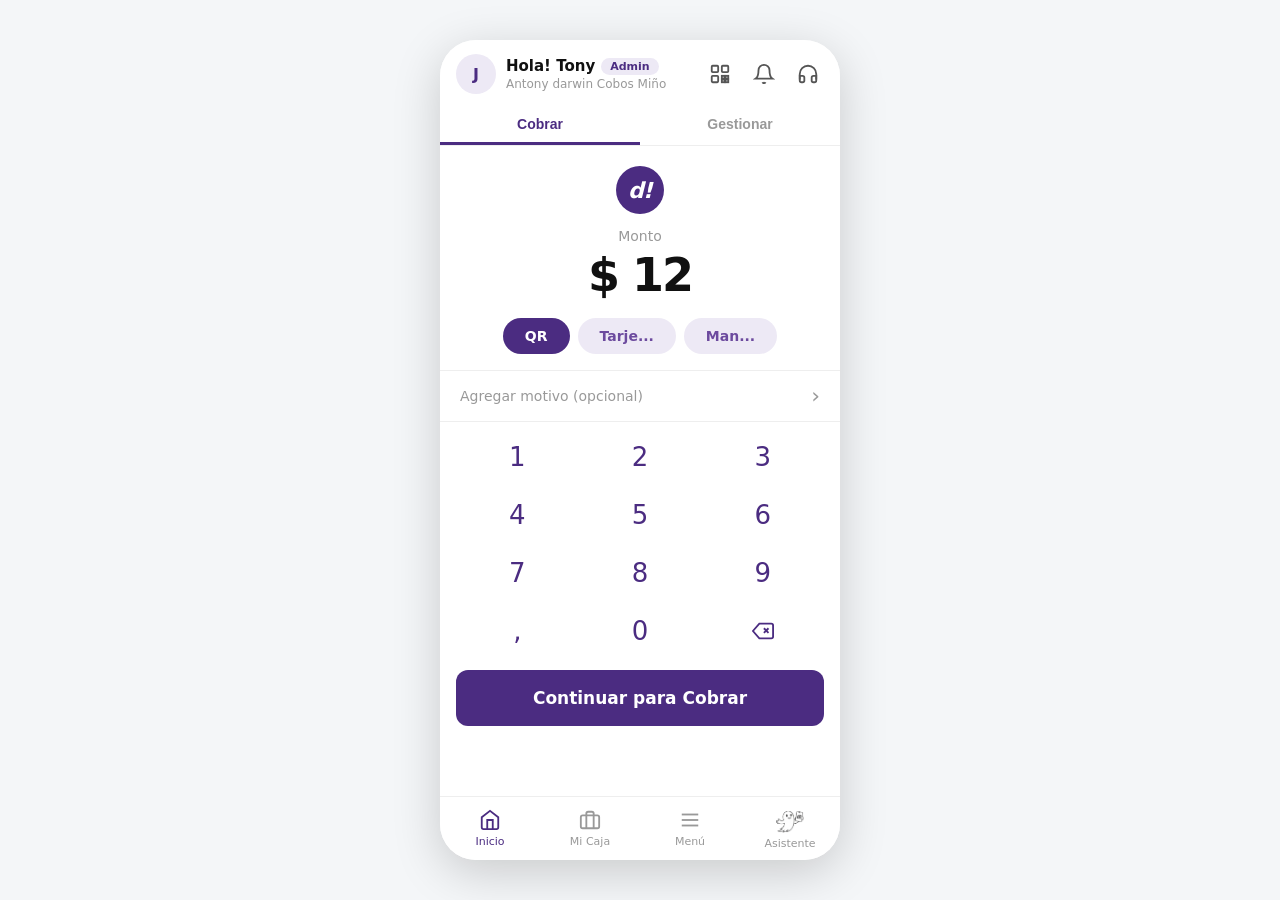
==== HTML/index.html @ 3128b52e "Agrupacion y correccion" ====
<!DOCTYPE html>
<html lang="es">
<head>
  <meta charset="UTF-8" />
  <meta name="viewport" content="width=device-width, initial-scale=1.0" />
  <title>Deuna Negocios – Inicio</title>
  <link rel="stylesheet" href="../css/layout.css" />
  <link rel="stylesheet" href="../css/components.css" />
  <link rel="stylesheet" href="../css/styles.css" />
  <script src="../js/app.js" defer></script>
</head>
<body>

  <div class="page-wrapper">
    <div class="phone-container">

      <!-- ===== HEADER ===== -->
      <header class="app-header">
        <div class="header-top">

          <div class="user-info">
            <div class="avatar">J</div>
            <div class="user-text">
              <div class="user-name">
                Hola! Tony
                <span class="badge-admin">Admin</span>
              </div>
              <div class="user-sub">Antony darwin Cobos Miño</div>
            </div>
          </div>

          <div class="header-actions">
            <button class="icon-btn" title="Escanear QR">
              <svg width="22" height="22" viewBox="0 0 24 24" fill="none"
                   stroke="currentColor" stroke-width="2">
                <rect x="3" y="3" width="7" height="7" rx="1"/>
                <rect x="14" y="3" width="7" height="7" rx="1"/>
                <rect x="3" y="14" width="7" height="7" rx="1"/>
                <rect x="14" y="14" width="3" height="3"/>
                <rect x="18" y="14" width="3" height="3"/>
                <rect x="14" y="18" width="3" height="3"/>
                <rect x="18" y="18" width="3" height="3"/>
              </svg>
            </button>
            <button class="icon-btn" title="Notificaciones">
              <svg width="22" height="22" viewBox="0 0 24 24" fill="none"
                   stroke="currentColor" stroke-width="2">
                <path d="M18 8A6 6 0 0 0 6 8c0 7-3 9-3 9h18s-3-2-3-9"/>
                <path d="M13.73 21a2 2 0 0 1-3.46 0"/>
              </svg>
            </button>
            <button class="icon-btn" title="Soporte">
              <svg width="22" height="22" viewBox="0 0 24 24" fill="none"
                   stroke="currentColor" stroke-width="2">
                <path d="M3 18v-6a9 9 0 0 1 18 0v6"/>
                <path d="M21 19a2 2 0 0 1-2 2h-1a2 2 0 0 1-2-2v-3a2 2 0 0 1 2-2h3z"/>
                <path d="M3 19a2 2 0 0 0 2 2h1a2 2 0 0 0 2-2v-3a2 2 0 0 0-2-2H3z"/>
              </svg>
            </button>
          </div>
        </div>

        <!-- Pestañas: solo existen en esta pantalla -->
        <nav class="tab-nav">
          <button class="tab active" id="tab-cobrar"
                  onclick="switchTab('cobrar')">Cobrar</button>
          <button class="tab" id="tab-gestionar"
                  onclick="switchTab('gestionar')">Gestionar</button>
        </nav>
      </header>
      <!-- /HEADER -->


      <!-- ===== CONTENIDO ===== -->
      <main class="content-area">

        <!-- ─── VISTA: COBRAR ─── -->
        <section id="view-cobrar" class="view active">

          <div class="logo-area">
            <div class="d-logo">d!</div>
          </div>

          <div class="monto-area">
            <p class="monto-label">Monto</p>
            <p class="monto-valor" id="monto-display">$ 12</p>
          </div>

          <div class="tipo-cobro">
            <button class="tipo-btn active" onclick="selectTipo(this)">QR</button>
            <button class="tipo-btn" onclick="selectTipo(this)">Tarje...</button>
            <button class="tipo-btn" onclick="selectTipo(this)">Man...</button>
          </div>

          <div class="motivo-row">
            <span>Agregar motivo (opcional)</span>
            <span class="chevron">&#8250;</span>
          </div>

          <div class="keypad">
            <button class="key" onclick="pressKey('1')">1</button>
            <button class="key" onclick="pressKey('2')">2</button>
            <button class="key" onclick="pressKey('3')">3</button>
            <button class="key" onclick="pressKey('4')">4</button>
            <button class="key" onclick="pressKey('5')">5</button>
            <button class="key" onclick="pressKey('6')">6</button>
            <button class="key" onclick="pressKey('7')">7</button>
            <button class="key" onclick="pressKey('8')">8</button>
            <button class="key" onclick="pressKey('9')">9</button>
            <button class="key" onclick="pressKey(',')">,</button>
            <button class="key" onclick="pressKey('0')">0</button>
            <button class="key key-del" onclick="pressKey('del')">
              <svg width="22" height="22" viewBox="0 0 24 24" fill="none"
                   stroke="#4B2C81" stroke-width="2">
                <path d="M21 4H8l-7 8 7 8h13a2 2 0 0 0 2-2V6a2 2 0 0 0-2-2z"/>
                <line x1="18" y1="9" x2="13" y2="14"/>
                <line x1="13" y1="9" x2="18" y2="14"/>
              </svg>
            </button>
          </div>

          <div class="cobrar-btn-wrap">
            <button class="btn-primary">Continuar para Cobrar</button>
          </div>

        </section>
        <!-- /COBRAR -->


        <!-- ─── VISTA: GESTIONAR ─── -->
        <section id="view-gestionar" class="view">

          <div class="card saldo-card">
            <div class="saldo-info">
              <p class="saldo-label">Saldo</p>
              <div class="saldo-valor">
                $96,38
                <span class="eye-icon">
                  <svg width="18" height="18" viewBox="0 0 24 24" fill="none"
                       stroke="#999" stroke-width="2">
                    <path d="M1 12s4-8 11-8 11 8 11 8-4 8-11 8-11-8-11-8z"/>
                    <circle cx="12" cy="12" r="3"/>
                  </svg>
                </span>
              </div>
            </div>
            <span class="chevron">&#8250;</span>
          </div>

          <div class="card">
            <h3 class="card-title">Accesos rápidos</h3>
            <div class="accesos-grid">

              <div class="acceso-item">
                <div class="acceso-icon">
                  <svg width="20" height="20" viewBox="0 0 24 24" fill="none"
                       stroke="#555" stroke-width="2">
                    <line x1="12" y1="5" x2="12" y2="19"/>
                    <polyline points="19 12 12 19 5 12"/>
                  </svg>
                </div>
                <span class="acceso-label">Recargar saldo</span>
              </div>

              <div class="acceso-item">
                <div class="acceso-icon">
                  <svg width="20" height="20" viewBox="0 0 24 24" fill="none"
                       stroke="#555" stroke-width="2">
                    <line x1="12" y1="19" x2="12" y2="5"/>
                    <polyline points="5 12 12 5 19 12"/>
                  </svg>
                </div>
                <span class="acceso-label">Transferir saldo</span>
              </div>

              <div class="acceso-item">
                <div class="acceso-icon">
                  <svg width="20" height="20" viewBox="0 0 24 24" fill="none"
                       stroke="#555" stroke-width="2">
                    <line x1="12" y1="1" x2="12" y2="23"/>
                    <path d="M17 5H9.5a3.5 3.5 0 0 0 0 7h5a3.5 3.5 0 0 1 0 7H6"/>
                  </svg>
                </div>
                <span class="acceso-label">Venta Manual</span>
              </div>

              <div class="acceso-item">
                <div class="acceso-icon">
                  <svg width="20" height="20" viewBox="0 0 24 24" fill="none"
                       stroke="#555" stroke-width="2">
                    <path d="M12 22s8-4 8-10V5l-8-3-8 3v7c0 6 8 10 8 10z"/>
                  </svg>
                </div>
                <span class="acceso-label">Verificar pago</span>
              </div>

            </div>
          </div>

          <div class="card">
            <h3 class="card-title">Novedades Deuna Negocios</h3>
            <div class="novedades-grid">
              <div class="novedad-card">
                <p>Agrega vendedores a tu equipo</p>
                <div class="d-logo-small">d!</div>
              </div>
              <div class="novedad-card">
                <p>Administra tus ventas con tu caja</p>
                <div class="d-logo-small">d!</div>
              </div>
            </div>
          </div>

        </section>
        <!-- /GESTIONAR -->

      </main>
      <!-- /CONTENIDO -->


      <!-- ===== BARRA DE NAVEGACIÓN INFERIOR ===== -->
      <nav class="bottom-nav">
        <!-- Inicio: activo en esta página -->
        <a class="nav-item active" href="index.html">
          <svg width="22" height="22" viewBox="0 0 24 24" fill="none"
               stroke="currentColor" stroke-width="2">
            <path d="M3 9l9-7 9 7v11a2 2 0 0 1-2 2H5a2 2 0 0 1-2-2z"/>
            <polyline points="9 22 9 12 15 12 15 22"/>
          </svg>
          <span>Inicio</span>
        </a>

        <a class="nav-item" href="caja.html">
          <svg width="22" height="22" viewBox="0 0 24 24" fill="none"
               stroke="currentColor" stroke-width="2">
            <rect x="2" y="7" width="20" height="14" rx="2"/>
            <path d="M16 21V5a2 2 0 0 0-2-2h-4a2 2 0 0 0-2 2v16"/>
          </svg>
          <span>Mi Caja</span>
        </a>

        <a class="nav-item" href="menu.html">
          <svg width="22" height="22" viewBox="0 0 24 24" fill="none"
               stroke="currentColor" stroke-width="2">
            <line x1="3" y1="6" x2="21" y2="6"/>
            <line x1="3" y1="12" x2="21" y2="12"/>
            <line x1="3" y1="18" x2="21" y2="18"/>
          </svg>
          <span>Menú</span>
        </a>

        <a class="nav-item" href="asistente.html">
          <span class="nav-icon-wrap nav-icon-wrap--assistant" aria-hidden="true">
            <img class="nav-icon-img nav-icon-img--default" src="../img/duni_gris.png" alt="" />
          </span>
          <span>Asistente</span>
        </a>
        
      </nav>
      <!-- /BOTTOM NAV -->

    </div>
  </div>

  <!-- app.js solo maneja las tabs y el teclado de esta página -->
  <script src="..js/app.js"></script>
</body>
</html>
---- css/layout.css ----
/* ============================================================
   layout.css
   Estructura general de la página:
   - page-wrapper     → centra el teléfono en pantalla
   - phone-container  → simula el dispositivo móvil
   - app-header       → cabecera fija
   - tab-nav          → pestañas Cobrar / Gestionar
   - content-area     → zona con scroll
   - bottom-nav       → barra inferior fija
   ============================================================ */

/* ── Variables globales de diseño ─────────────────────────── */
:root {
  --purple-primary:   #4B2C81;   /* Botones, pestañas activas */
  --purple-accent:    #6C4A9E;   /* Elementos secundarios */
  --purple-light:     #EDE9F5;   /* Fondos de badges y avatares */
  --green-success:    #3C9C6F;   /* Montos positivos */
  --green-logo:       #0D9E7E;   /* Logo "d!" pequeño */

  --text-primary:     #111111;
  --text-secondary:   #555555;
  --text-muted:       #999999;
  --text-white:       #FFFFFF;

  --bg-page:          #F4F6F8;   /* Fondo gris claro del cuerpo */
  --bg-white:         #FFFFFF;
  --bg-icon:          #F0F0F0;

  --border-color:     #EEEEEE;

  --radius-sm:        8px;
  --radius-md:        12px;
  --radius-lg:        16px;
  --radius-xl:        30px;
  --radius-full:      9999px;

  --font-main: 'Inter', 'Roboto', system-ui, sans-serif;
}

/* ── Reset básico ──────────────────────────────────────────── */
*,
*::before,
*::after {
  box-sizing: border-box;
  margin: 0;
  padding: 0;
}

body {
  font-family: var(--font-main);
  background: var(--bg-page);
  display: flex;
  justify-content: center;
  align-items: center;
  min-height: 100vh;
  padding: 24px 8px;
}

/* ── Wrapper de página ─────────────────────────────────────── */
.page-wrapper {
  display: flex;
  justify-content: center;
  width: 100%;
}

/* ── Contenedor principal (simula teléfono) ────────────────── */
.phone-container {
  width: 100%;
  max-width: 400px;
  height: 820px;
  background: var(--bg-white);
  border-radius: 36px;
  box-shadow: 0 12px 48px rgba(0, 0, 0, 0.18);
  overflow: hidden;
  display: flex;
  flex-direction: column;
  position: relative;
}

/* ── Header de la app ──────────────────────────────────────── */
.app-header {
  flex-shrink: 0;
  background: var(--bg-white);
  border-bottom: 1px solid var(--border-color);
}

.header-top {
  display: flex;
  align-items: center;
  justify-content: space-between;
  padding: 14px 16px 12px;
}

/* ── Pestañas de navegación (Cobrar / Gestionar) ───────────── */
.tab-nav {
  display: flex;
}

.tab {
  flex: 1;
  background: none;
  border: none;
  border-bottom: 3px solid transparent;
  padding: 10px 0;
  font-size: 14px;
  font-weight: 600;
  color: var(--text-muted);
  cursor: pointer;
  transition: color 0.2s, border-color 0.2s;
}

.tab.active {
  color: var(--purple-primary);
  border-bottom-color: var(--purple-primary);
}

/* ── Área de contenido (con scroll vertical) ───────────────── */
/*
   overflow: hidden en el contenedor padre para que el scroll
   solo ocurra dentro de la vista activa, no entre vistas.
*/
.content-area {
  flex: 1;
  overflow: hidden;        /* ← evita que se vea la vista inactiva */
  position: relative;
  background: var(--bg-page);
}

/* ── Sistema de vistas (show/hide por pestaña) ─────────────── */
/*
   Cada vista ocupa exactamente el 100% del content-area.
   overflow-y: auto aquí dentro para que cada vista tenga
   su propio scroll independiente.
*/
.view {
  display: none;
  width: 100%;
  height: 100%;
  overflow-y: auto;

  /* Ocultar scrollbar en todos los navegadores */
  scrollbar-width: none;
  -ms-overflow-style: none;
}
.view::-webkit-scrollbar {
  display: none;
}
.view.active {
  display: block;
}

/* ── Barra de navegación inferior ─────────────────────────── */
.bottom-nav {
  flex-shrink: 0;
  display: flex;
  background: var(--bg-white);
  border-top: 1px solid var(--border-color);
}

.nav-item {
  flex: 1;
  display: flex;
  flex-direction: column;
  align-items: center;
  justify-content: center;
  gap: 4px;
  padding: 10px 0;
  background: none;
  border: none;
  cursor: pointer;
  color: var(--text-muted);
  font-size: 11px;
  font-family: var(--font-main);
  transition: color 0.2s;
}

.nav-item.active {
  color: var(--purple-primary);
}

.nav-item svg {
  stroke: currentColor;
}
---- css/components.css ----
/* ============================================================
   components.css
   Todos los componentes de la UI:
   - Avatar + info de usuario
   - Badges (Admin)
   - Logo "d!"
   - Monto + tipo de cobro
   - Motivo row
   - Teclado numérico
   - Botón principal
   - Tarjeta de saldo
   - Accesos rápidos
   - Novedades
   - Lista de transacciones
   ============================================================ */


/* ── Avatar (círculo con iniciales) ───────────────────────── */
.avatar {
  width: 40px;
  height: 40px;
  border-radius: 50%;
  background: var(--purple-light);
  display: flex;
  align-items: center;
  justify-content: center;
  font-size: 16px;
  font-weight: 700;
  color: var(--purple-primary);
  flex-shrink: 0;
}


/* ── Información del usuario (header) ─────────────────────── */
.user-info {
  display: flex;
  align-items: center;
  gap: 10px;
}

.user-name {
  display: flex;
  align-items: center;
  gap: 6px;
  font-size: 15px;
  font-weight: 700;
  color: var(--text-primary);
}

.user-sub {
  font-size: 12px;
  color: var(--text-muted);
  margin-top: 2px;
}


/* ── Badge "Admin" ─────────────────────────────────────────── */
.badge-admin {
  background: var(--purple-light);
  color: var(--purple-primary);
  font-size: 11px;
  font-weight: 600;
  padding: 2px 9px;
  border-radius: var(--radius-full);
}


/* ── Botones de icono (QR, campana, auriculares) ───────────── */
.header-actions {
  display: flex;
  align-items: center;
  gap: 12px;
}

.icon-btn {
  width: 32px;
  height: 32px;
  background: none;
  border: none;
  cursor: pointer;
  display: flex;
  align-items: center;
  justify-content: center;
  color: var(--text-secondary);
  border-radius: var(--radius-sm);
  transition: background 0.15s;
}

.icon-btn:hover {
  background: var(--bg-page);
}


/* ── Logo circular "d!" ────────────────────────────────────── */
.logo-area {
  display: flex;
  justify-content: center;
  padding: 20px 0 8px;
}

.d-logo {
  width: 48px;
  height: 48px;
  border-radius: 50%;
  background: var(--purple-primary);
  display: flex;
  align-items: center;
  justify-content: center;
  color: var(--text-white);
  font-style: italic;
  font-weight: 900;
  font-size: 22px;
  letter-spacing: -1px;
}

/* Logo pequeño para novedades */
.d-logo-small {
  width: 38px;
  height: 38px;
  border-radius: var(--radius-sm);
  background: var(--green-logo);
  display: flex;
  align-items: center;
  justify-content: center;
  color: var(--text-white);
  font-style: italic;
  font-weight: 900;
  font-size: 17px;
  letter-spacing: -1px;
}


/* ── Área de monto ─────────────────────────────────────────── */
.monto-area {
  text-align: center;
  padding: 6px 0 16px;
}

.monto-label {
  font-size: 14px;
  color: var(--text-muted);
  margin-bottom: 4px;
}

.monto-valor {
  font-size: 46px;
  font-weight: 700;
  color: var(--text-primary);
  letter-spacing: -2px;
}


/* ── Selector de tipo de cobro (QR / Tarje... / Man...) ────── */
.tipo-cobro {
  display: flex;
  justify-content: center;
  gap: 8px;
  padding: 0 16px 16px;
}

.tipo-btn {
  padding: 10px 22px;
  border-radius: var(--radius-full);
  font-size: 14px;
  font-weight: 600;
  border: none;
  cursor: pointer;
  font-family: var(--font-main);
  background: var(--purple-light);
  color: var(--purple-accent);
  transition: background 0.2s, color 0.2s;
}

.tipo-btn.active {
  background: var(--purple-primary);
  color: var(--text-white);
}

.tipo-btn:hover:not(.active) {
  background: #ddd5f0;
}


/* ── Fila de motivo (opcional) ─────────────────────────────── */
.motivo-row {
  display: flex;
  align-items: center;
  justify-content: space-between;
  padding: 14px 20px;
  border-top: 1px solid var(--border-color);
  border-bottom: 1px solid var(--border-color);
  font-size: 14px;
  color: var(--text-muted);
  background: var(--bg-white);
  cursor: pointer;
}

.motivo-row:hover {
  background: var(--bg-page);
}

.chevron {
  font-size: 22px;
  color: var(--text-muted);
  line-height: 1;
}


/* ── Teclado numérico ──────────────────────────────────────── */
.keypad {
  display: grid;
  grid-template-columns: repeat(3, 1fr);
  padding: 6px 16px 0;
  background: var(--bg-white);
}

.key {
  height: 58px;
  display: flex;
  align-items: center;
  justify-content: center;
  font-size: 26px;
  font-weight: 500;
  font-family: var(--font-main);
  color: var(--purple-primary);
  background: none;
  border: none;
  cursor: pointer;
  border-radius: var(--radius-sm);
  transition: background 0.1s;
  user-select: none;
}

.key:hover,
.key:active {
  background: var(--bg-page);
}

/* Tecla de borrar no tiene borde/fondo extra */
.key-del {
  display: flex;
  align-items: center;
  justify-content: center;
}


/* ── Botón principal "Continuar para Cobrar" ───────────────── */
.cobrar-btn-wrap {
  padding: 10px 16px 16px;
  background: var(--bg-white);
}

.btn-primary {
  width: 100%;
  padding: 18px;
  background: var(--purple-primary);
  color: var(--text-white);
  border: none;
  border-radius: var(--radius-md);
  font-size: 17px;
  font-weight: 700;
  font-family: var(--font-main);
  cursor: pointer;
  transition: background 0.2s, transform 0.1s;
}

.btn-primary:hover {
  background: #3d2268;
}

.btn-primary:active {
  transform: scale(0.98);
}


/* ── Tarjetas genéricas ────────────────────────────────────── */
.card {
  background: var(--bg-white);
  border-radius: var(--radius-md);
  border: 1px solid var(--border-color);
  padding: 16px 18px;
}

.card-title {
  font-size: 14px;
  font-weight: 700;
  color: var(--text-primary);
  margin-bottom: 14px;
}


/* ── Tarjeta de saldo ──────────────────────────────────────── */
.saldo-card {
  display: flex;
  align-items: center;
  justify-content: space-between;
}

.saldo-label {
  font-size: 12px;
  color: var(--text-muted);
  margin-bottom: 4px;
}

.saldo-valor {
  font-size: 30px;
  font-weight: 700;
  color: var(--text-primary);
  display: flex;
  align-items: center;
  gap: 10px;
}

.eye-icon {
  cursor: pointer;
  display: flex;
  align-items: center;
}


/* ── Accesos rápidos (grilla de 4 iconos) ──────────────────── */
.accesos-grid {
  display: grid;
  grid-template-columns: repeat(4, 1fr);
  gap: 6px;
}

.acceso-item {
  display: flex;
  flex-direction: column;
  align-items: center;
  gap: 6px;
  cursor: pointer;
}

.acceso-icon {
  width: 46px;
  height: 46px;
  border-radius: 50%;
  background: var(--bg-icon);
  display: flex;
  align-items: center;
  justify-content: center;
  transition: background 0.15s;
}

.acceso-item:hover .acceso-icon {
  background: var(--purple-light);
}

.acceso-label {
  font-size: 10px;
  color: var(--text-secondary);
  text-align: center;
  line-height: 1.3;
}


/* ── Sección Novedades ─────────────────────────────────────── */
.novedades-grid {
  display: grid;
  grid-template-columns: 1fr 1fr;
  gap: 10px;
}

.novedad-card {
  border: 1px solid var(--border-color);
  border-radius: var(--radius-md);
  padding: 14px;
  display: flex;
  flex-direction: column;
  justify-content: space-between;
  gap: 12px;
  min-height: 90px;
}

.novedad-card p {
  font-size: 12px;
  color: var(--text-secondary);
  line-height: 1.4;
}


/* ── Lista de transacciones ────────────────────────────────── */
.transacciones-list {
  list-style: none;
}

.txn-row {
  display: flex;
  align-items: center;
  gap: 10px;
  padding: 10px 0;
  border-bottom: 1px solid var(--border-color);
}

.txn-row:last-child {
  border-bottom: none;
}

/* Avatar de iniciales en transacciones */
.txn-avatar {
  width: 40px;
  height: 40px;
  border-radius: 50%;
  background: var(--purple-light);
  color: var(--purple-primary);
  display: flex;
  align-items: center;
  justify-content: center;
  font-size: 12px;
  font-weight: 700;
  flex-shrink: 0;
}

/* Variante verde para ciertos avatares */
.txn-avatar--green {
  background: #e5f5ee;
  color: var(--green-success);
}

.txn-info {
  flex: 1;
  min-width: 0; /* Evita desbordamiento de texto largo */
}

.txn-nombre {
  font-size: 13px;
  font-weight: 600;
  color: var(--text-primary);
  white-space: nowrap;
  overflow: hidden;
  text-overflow: ellipsis;
}

.txn-fecha {
  font-size: 11px;
  color: var(--text-muted);
  margin-top: 2px;
}

.txn-monto {
  font-size: 14px;
  font-weight: 700;
  color: var(--green-success);
  flex-shrink: 0;
}
---- css/styles.css ----
/* ============================================================
   styles.css
   Espaciados y ajustes específicos por vista:
   - Vista Cobrar (fondo blanco continuo)
   - Vista Gestionar (fondo gris con tarjetas separadas)
   ============================================================ */


/* ── Vista Cobrar: fondo blanco que llena el contenedor ────── */
#view-cobrar {
  background: var(--bg-white);
}


/* ── Vista Gestionar: grilla de tarjetas con padding/gap ───── */
/*
   No ponemos display:flex aquí porque layout.css ya maneja
   el display de .view. Solo definimos el layout interno
   cuando la vista está visible.
*/
#view-gestionar.active {
  display: flex;
  flex-direction: column;
  gap: 12px;
  padding: 14px;
  background: var(--bg-page);
}


/* ── Vista Mi Caja ─────────────────────────────────────────── */
#view-caja.active {
  display: flex;
  flex-direction: column;
  gap: 12px;
  padding: 14px;
  background: var(--bg-page);
}

/* Subtítulo dentro de la tarjeta de caja */
.saldo-sub {
  font-size: 12px;
  color: var(--text-muted);
  margin-top: 4px;
}

/* Fila de cabecera: título + botón en la misma línea */
.card-header-row {
  display: flex;
  align-items: center;
  justify-content: space-between;
  margin-bottom: 14px;
}

/* Botón "Agregar venta manual" */
.btn-venta-manual {
  background: var(--purple-light);
  color: var(--purple-accent);
  border: none;
  border-radius: var(--radius-full);
  padding: 6px 12px;
  font-size: 12px;
  font-weight: 600;
  font-family: var(--font-main);
  cursor: pointer;
  transition: background 0.15s;
}

.btn-venta-manual:hover {
  background: #ddd5f0;
}

/* Botón "Cerrar caja" */
.btn-cerrar-caja {
  width: 100%;
  padding: 18px;
  background: var(--purple-primary);
  color: var(--text-white);
  border: none;
  border-radius: var(--radius-md);
  font-size: 16px;
  font-weight: 700;
  font-family: var(--font-main);
  cursor: pointer;
  display: flex;
  align-items: center;
  justify-content: center;
  gap: 10px;
  transition: background 0.2s, transform 0.1s;
}

.btn-cerrar-caja:hover {
  background: #3d2268;
}

.btn-cerrar-caja:active {
  transform: scale(0.98);
}


/* ── Barra de título (reemplaza las tabs en Caja y Menú) ─── */
.page-title-bar {
  padding: 10px 16px 12px;
  border-top: 1px solid var(--border-color);
}

.page-title {
  font-size: 15px;
  font-weight: 700;
  color: var(--purple-primary);
}

/* ── Contenido de páginas sin vistas (Caja, Menú) ──────────*/
.page-content {
  display: flex;
  flex-direction: column;
  gap: 12px;
  padding: 14px;
  background: var(--bg-page);
  min-height: 100%;
}

/* ── Lista de opciones del Menú ─────────────────────────── */
.menu-list {
  list-style: none;
}

.menu-item {
  display: flex;
  align-items: center;
  gap: 14px;
  padding: 14px 4px;
  border-bottom: 1px solid var(--border-color);
  cursor: pointer;
  transition: background 0.15s;
  border-radius: var(--radius-sm);
}

.menu-item:last-child {
  border-bottom: none;
}

.menu-item:hover {
  background: var(--bg-page);
}

.menu-icon-wrap {
  width: 38px;
  height: 38px;
  border-radius: 50%;
  background: var(--purple-light);
  display: flex;
  align-items: center;
  justify-content: center;
  flex-shrink: 0;
}

.menu-label {
  flex: 1;
  font-size: 14px;
  font-weight: 500;
  color: var(--text-primary);
}

/* ── Botón cerrar sesión ─────────────────────────────────── */
.btn-logout {
  width: 100%;
  padding: 16px;
  background: #fff0f0;
  color: #c0392b;
  border: 1px solid #f5c6c6;
  border-radius: var(--radius-md);
  font-size: 15px;
  font-weight: 600;
  font-family: var(--font-main);
  cursor: pointer;
  display: flex;
  align-items: center;
  justify-content: center;
  gap: 10px;
  transition: background 0.2s;
}

.btn-logout:hover {
  background: #ffe0e0;
}

/* ── nav-item como enlace (para <a> en lugar de <button>) ── */
.nav-item {
  text-decoration: none;
  color: var(--text-muted);
}

.nav-item.active {
  color: var(--purple-primary);
}

.nav-icon-wrap--assistant {
  width: 22px;
  height: 22px;
  display: flex;
  align-items: center;
  justify-content: center;
  overflow: visible;
  position: relative;
}

.nav-icon-img {
  width: 40px;
  height: 40px;
  border-radius: 0;
  object-fit: contain;
  flex-shrink: 0;
}

.nav-icon-img--default {
  position: absolute;
  top: 50%;
  left: 50%;
  width: 30px;
  height: 30px;
  transform: translate(-50%, -50%);
  opacity: 1;
  transition: opacity 0.12s ease;
}

.nav-icon-img--pressed {
  position: absolute;
  inset: 0;
  opacity: 0;
  transition: opacity 0.12s ease;
}

.nav-item:active .nav-icon-img--default,
.nav-item:focus-visible .nav-icon-img--default {
  opacity: 0;
}

.nav-item:active .nav-icon-img--pressed,
.nav-item:focus-visible .nav-icon-img--pressed {
  opacity: 1;
}

.nav-icon-wrap--assistant + span {
  margin-top: 4px;
}

.nav-item.active .nav-label-assistant {
  margin-top: -1px;
}
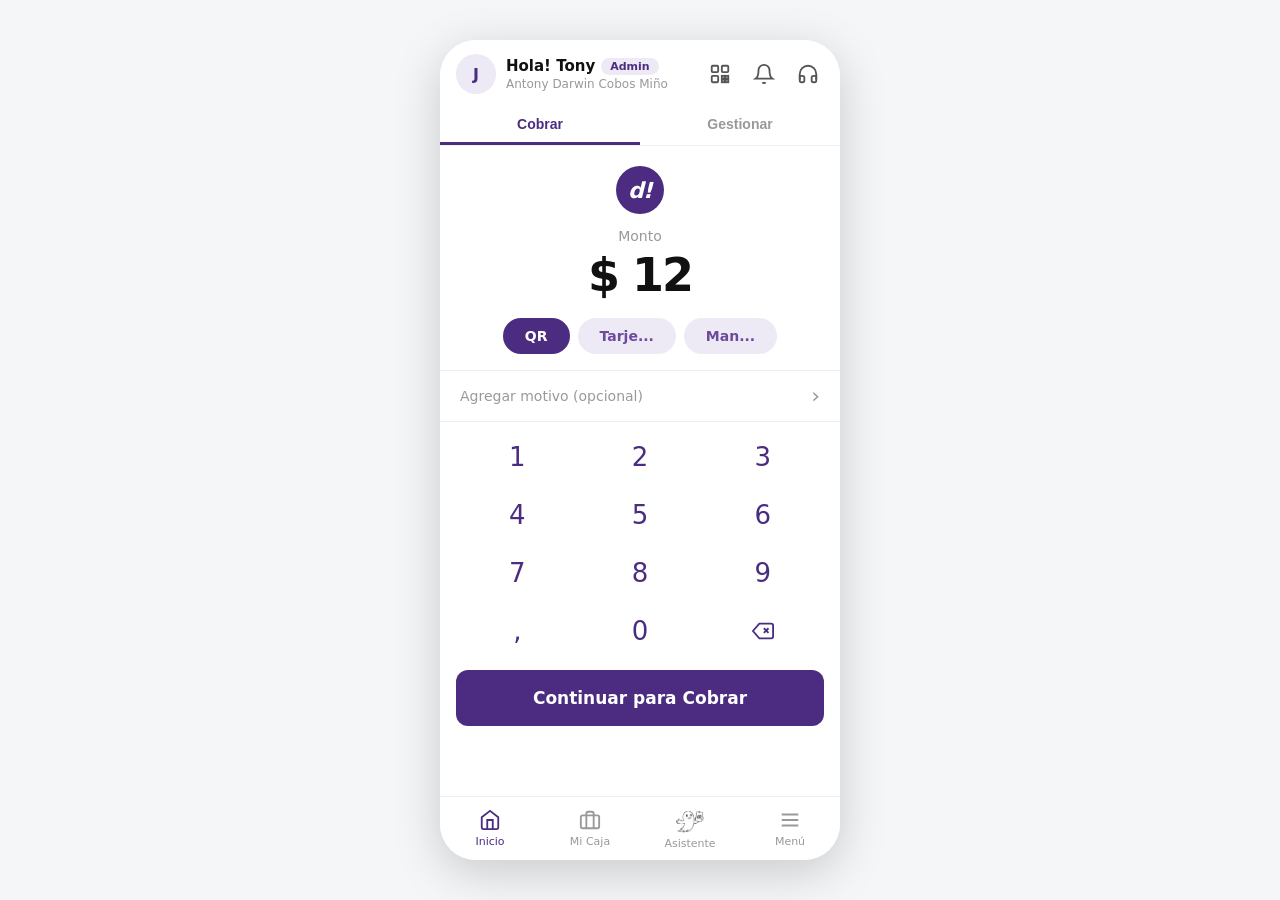
==== commit e4aa78c5: "Reordenamiento de pestañas en navegacion" ====
--- a/HTML/index.html
+++ b/HTML/index.html
@@ -25,7 +25,7 @@
                 Hola! Tony
                 <span class="badge-admin">Admin</span>
               </div>
-              <div class="user-sub">Antony darwin Cobos Miño</div>
+              <div class="user-sub">Antony Darwin Cobos Miño</div>
             </div>
           </div>
 
@@ -239,6 +239,13 @@
           <span>Mi Caja</span>
         </a>
 
+        <a class="nav-item" href="asistente.html">
+          <span class="nav-icon-wrap nav-icon-wrap--assistant" aria-hidden="true">
+            <img class="nav-icon-img nav-icon-img--default" src="../img/duni_gris.png" alt="" />
+          </span>
+          <span>Asistente</span>
+        </a>
+
         <a class="nav-item" href="menu.html">
           <svg width="22" height="22" viewBox="0 0 24 24" fill="none"
                stroke="currentColor" stroke-width="2">
@@ -248,13 +255,6 @@
           </svg>
           <span>Menú</span>
         </a>
-
-        <a class="nav-item" href="asistente.html">
-          <span class="nav-icon-wrap nav-icon-wrap--assistant" aria-hidden="true">
-            <img class="nav-icon-img nav-icon-img--default" src="../img/duni_gris.png" alt="" />
-          </span>
-          <span>Asistente</span>
-        </a>
         
       </nav>
       <!-- /BOTTOM NAV -->
